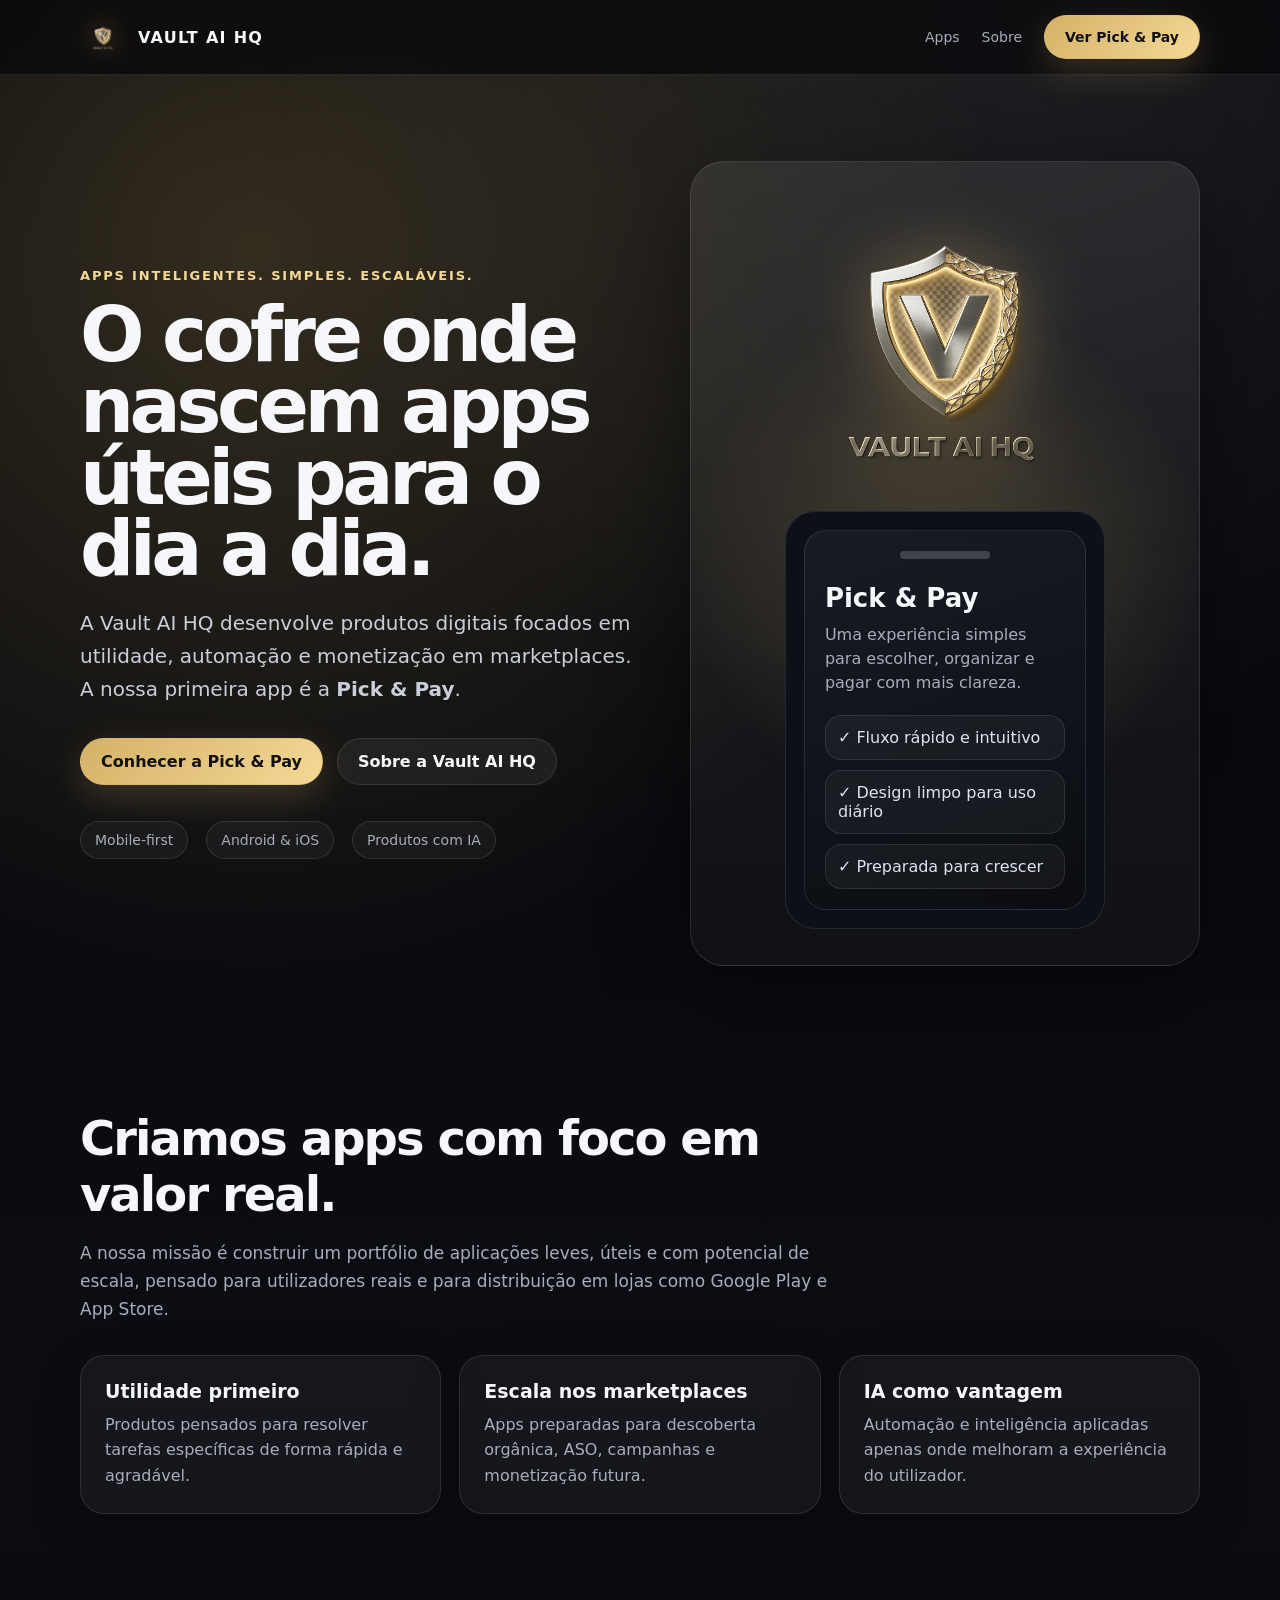
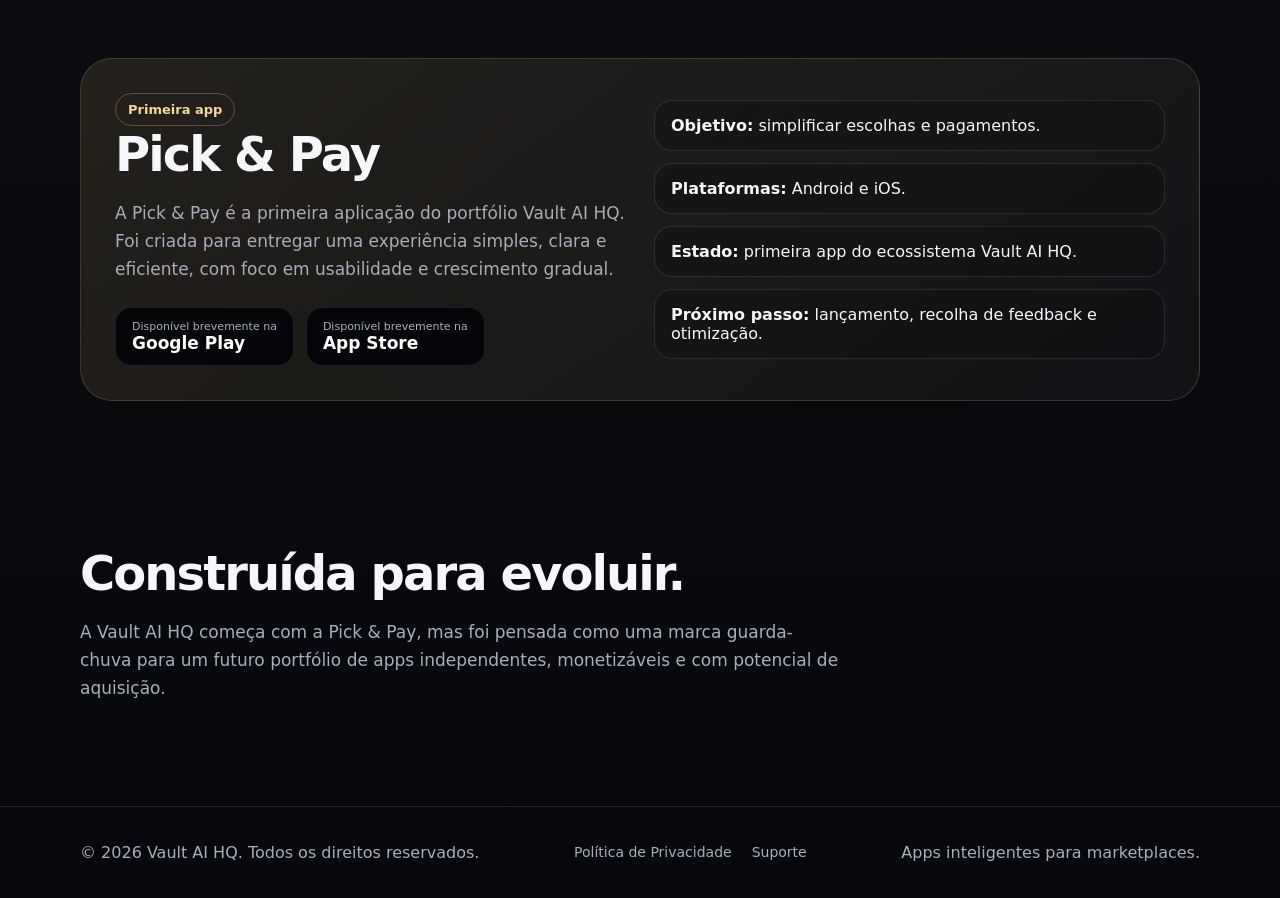
==== index.html @ 4a4bc94a "Initial commit" ====
<!doctype html>
<html lang="pt">
<head>
  <meta charset="utf-8" />
  <meta name="viewport" content="width=device-width, initial-scale=1" />
  <title>Vault AI HQ — Apps inteligentes para o dia a dia</title>
  <meta name="description" content="Vault AI HQ cria apps simples, úteis e inteligentes. Conheça a Pick & Pay, a nossa primeira app." />
  <style>
    :root {
      --bg:#07080b;
      --card:#11131a;
      --muted:#a7adbb;
      --text:#f5f7fb;
      --gold:#d5b168;
      --gold2:#f4d995;
      --line:rgba(255,255,255,.10);
      --shadow: 0 30px 90px rgba(0,0,0,.45);
    }
    * { box-sizing:border-box; }
    html { scroll-behavior:smooth; }
    body {
      margin:0;
      font-family: Inter, ui-sans-serif, system-ui, -apple-system, BlinkMacSystemFont, "Segoe UI", sans-serif;
      color:var(--text);
      background:
        radial-gradient(circle at 20% 10%, rgba(213,177,104,.22), transparent 30%),
        radial-gradient(circle at 80% 0%, rgba(255,255,255,.10), transparent 28%),
        linear-gradient(180deg, #050609 0%, #0b0d12 55%, #07080b 100%);
      min-height:100vh;
    }
    a { color:inherit; text-decoration:none; }
    .wrap { width:min(1120px, calc(100% - 40px)); margin:0 auto; }
    header {
      position:sticky; top:0; z-index:10;
      backdrop-filter: blur(14px);
      background:rgba(7,8,11,.72);
      border-bottom:1px solid var(--line);
    }
    nav { display:flex; align-items:center; justify-content:space-between; padding:14px 0; }
    .brand { display:flex; align-items:center; gap:12px; font-weight:800; letter-spacing:.08em; }
    .brand img { width:46px; height:46px; object-fit:contain; filter:drop-shadow(0 0 14px rgba(213,177,104,.45)); }
    .navlinks { display:flex; align-items:center; gap:22px; color:var(--muted); font-size:14px; }
    .btn {
      display:inline-flex; align-items:center; justify-content:center; gap:8px;
      border:1px solid rgba(213,177,104,.48);
      background:linear-gradient(135deg, var(--gold), var(--gold2));
      color:#111; font-weight:800;
      border-radius:999px; padding:13px 20px;
      box-shadow:0 12px 36px rgba(213,177,104,.22);
      transition:.2s ease;
    }
    .btn:hover { transform:translateY(-2px); box-shadow:0 18px 46px rgba(213,177,104,.30); }
    .btn.secondary {
      background:rgba(255,255,255,.06);
      color:var(--text);
      border-color:var(--line);
      box-shadow:none;
    }
    .hero { padding:86px 0 72px; display:grid; grid-template-columns:1.05fr .95fr; gap:46px; align-items:center; }
    .kicker { color:var(--gold2); font-weight:800; letter-spacing:.14em; font-size:13px; text-transform:uppercase; }
    h1 { font-size:clamp(42px, 6vw, 76px); line-height:.94; margin:16px 0 22px; letter-spacing:-.06em; }
    .lead { color:#c9ceda; font-size:20px; line-height:1.65; max-width:660px; }
    .actions { display:flex; flex-wrap:wrap; gap:14px; margin-top:32px; }
    .trust { display:flex; gap:18px; flex-wrap:wrap; margin-top:36px; color:var(--muted); font-size:14px; }
    .trust span { padding:10px 14px; border:1px solid var(--line); border-radius:999px; background:rgba(255,255,255,.04); }
    .visual {
      position:relative; padding:36px; border:1px solid var(--line); border-radius:34px;
      background:linear-gradient(180deg, rgba(255,255,255,.08), rgba(255,255,255,.03));
      box-shadow:var(--shadow); overflow:hidden;
    }
    .visual:before {
      content:""; position:absolute; inset:-80px;
      background:radial-gradient(circle, rgba(213,177,104,.22), transparent 45%);
      filter:blur(8px);
    }
    .logoHero { position:relative; display:block; width:100%; max-width:430px; margin:0 auto; filter:drop-shadow(0 0 35px rgba(213,177,104,.38)); }
    .phone {
      position:relative; margin:26px auto 0; max-width:320px;
      border:1px solid var(--line); border-radius:30px; padding:18px;
      background:#0d1017;
    }
    .screen { border-radius:22px; padding:20px; background:linear-gradient(160deg, #181b24, #0b0d12); border:1px solid var(--line); }
    .pill { width:90px; height:8px; border-radius:999px; background:rgba(255,255,255,.18); margin:0 auto 24px; }
    .appname { font-size:26px; font-weight:900; }
    .appdesc { color:var(--muted); line-height:1.5; margin:10px 0 20px; }
    .mini { display:grid; gap:10px; }
    .mini div { padding:12px; border:1px solid var(--line); border-radius:16px; background:rgba(255,255,255,.04); color:#dfe3ec; }
    section { padding:72px 0; }
    .sectionHead { max-width:760px; margin-bottom:32px; }
    h2 { font-size:clamp(30px, 4vw, 48px); margin:0 0 12px; letter-spacing:-.04em; }
    .muted { color:var(--muted); line-height:1.65; font-size:17px; }
    .grid { display:grid; grid-template-columns:repeat(3,1fr); gap:18px; }
    .card { padding:24px; border:1px solid var(--line); border-radius:24px; background:rgba(255,255,255,.045); box-shadow:0 16px 50px rgba(0,0,0,.18); }
    .card b { display:block; font-size:19px; margin-bottom:10px; }
    .card p { color:var(--muted); line-height:1.6; margin:0; }
    .appPanel {
      display:grid; grid-template-columns:1fr 1fr; gap:28px; align-items:center;
      border:1px solid rgba(213,177,104,.22); border-radius:32px; padding:34px;
      background:linear-gradient(135deg, rgba(213,177,104,.13), rgba(255,255,255,.04));
    }
    .badge { display:inline-flex; border:1px solid rgba(213,177,104,.35); color:var(--gold2); padding:8px 12px; border-radius:999px; font-size:13px; font-weight:800; }
    .storeButtons { display:flex; gap:12px; flex-wrap:wrap; margin-top:24px; }
    .store {
      min-width:154px; padding:12px 16px; border-radius:16px; border:1px solid var(--line);
      background:#050609; color:#fff;
    }
    .store small { display:block; color:var(--muted); font-size:11px; }
    .store strong { display:block; font-size:17px; }
    .list { display:grid; gap:12px; }
    .list div { padding:15px 16px; border:1px solid var(--line); border-radius:18px; background:rgba(0,0,0,.16); }
    footer { padding:36px 0; border-top:1px solid var(--line); color:var(--muted); }
    footer .foot { display:flex; justify-content:space-between; align-items:center; gap:20px; flex-wrap:wrap; }
    footer .footLinks { display:flex; gap:20px; font-size:14px; }
    footer .footLinks a:hover { color:var(--gold2); }
    @media (max-width: 860px) {
      .hero, .appPanel { grid-template-columns:1fr; }
      .grid { grid-template-columns:1fr; }
      .navlinks a:not(.btn) { display:none; }
      .hero { padding-top:56px; }
    }
  </style>
</head>
<body>
  <header>
    <div class="wrap">
      <nav>
        <a class="brand" href="#">
          <img src="[data-uri]" alt="Vault AI HQ Logo" />
          <span>VAULT AI HQ</span>
        </a>
        <div class="navlinks">
          <a href="#apps">Apps</a>
          <a href="#about">Sobre</a>
          <a href="#contact" class="btn">Ver Pick & Pay</a>
        </div>
      </nav>
    </div>
  </header>

  <main>
    <div class="wrap hero">
      <div>
        <div class="kicker">Apps inteligentes. Simples. Escaláveis.</div>
        <h1>O cofre onde nascem apps úteis para o dia a dia.</h1>
        <p class="lead">
          A Vault AI HQ desenvolve produtos digitais focados em utilidade, automação e monetização em marketplaces.
          A nossa primeira app é a <strong>Pick & Pay</strong>.
        </p>
        <div class="actions">
          <a class="btn" href="#apps">Conhecer a Pick & Pay</a>
          <a class="btn secondary" href="#about">Sobre a Vault AI HQ</a>
        </div>
        <div class="trust">
          <span>Mobile-first</span>
          <span>Android & iOS</span>
          <span>Produtos com IA</span>
        </div>
      </div>
      <div class="visual">
        <img class="logoHero" src="[data-uri]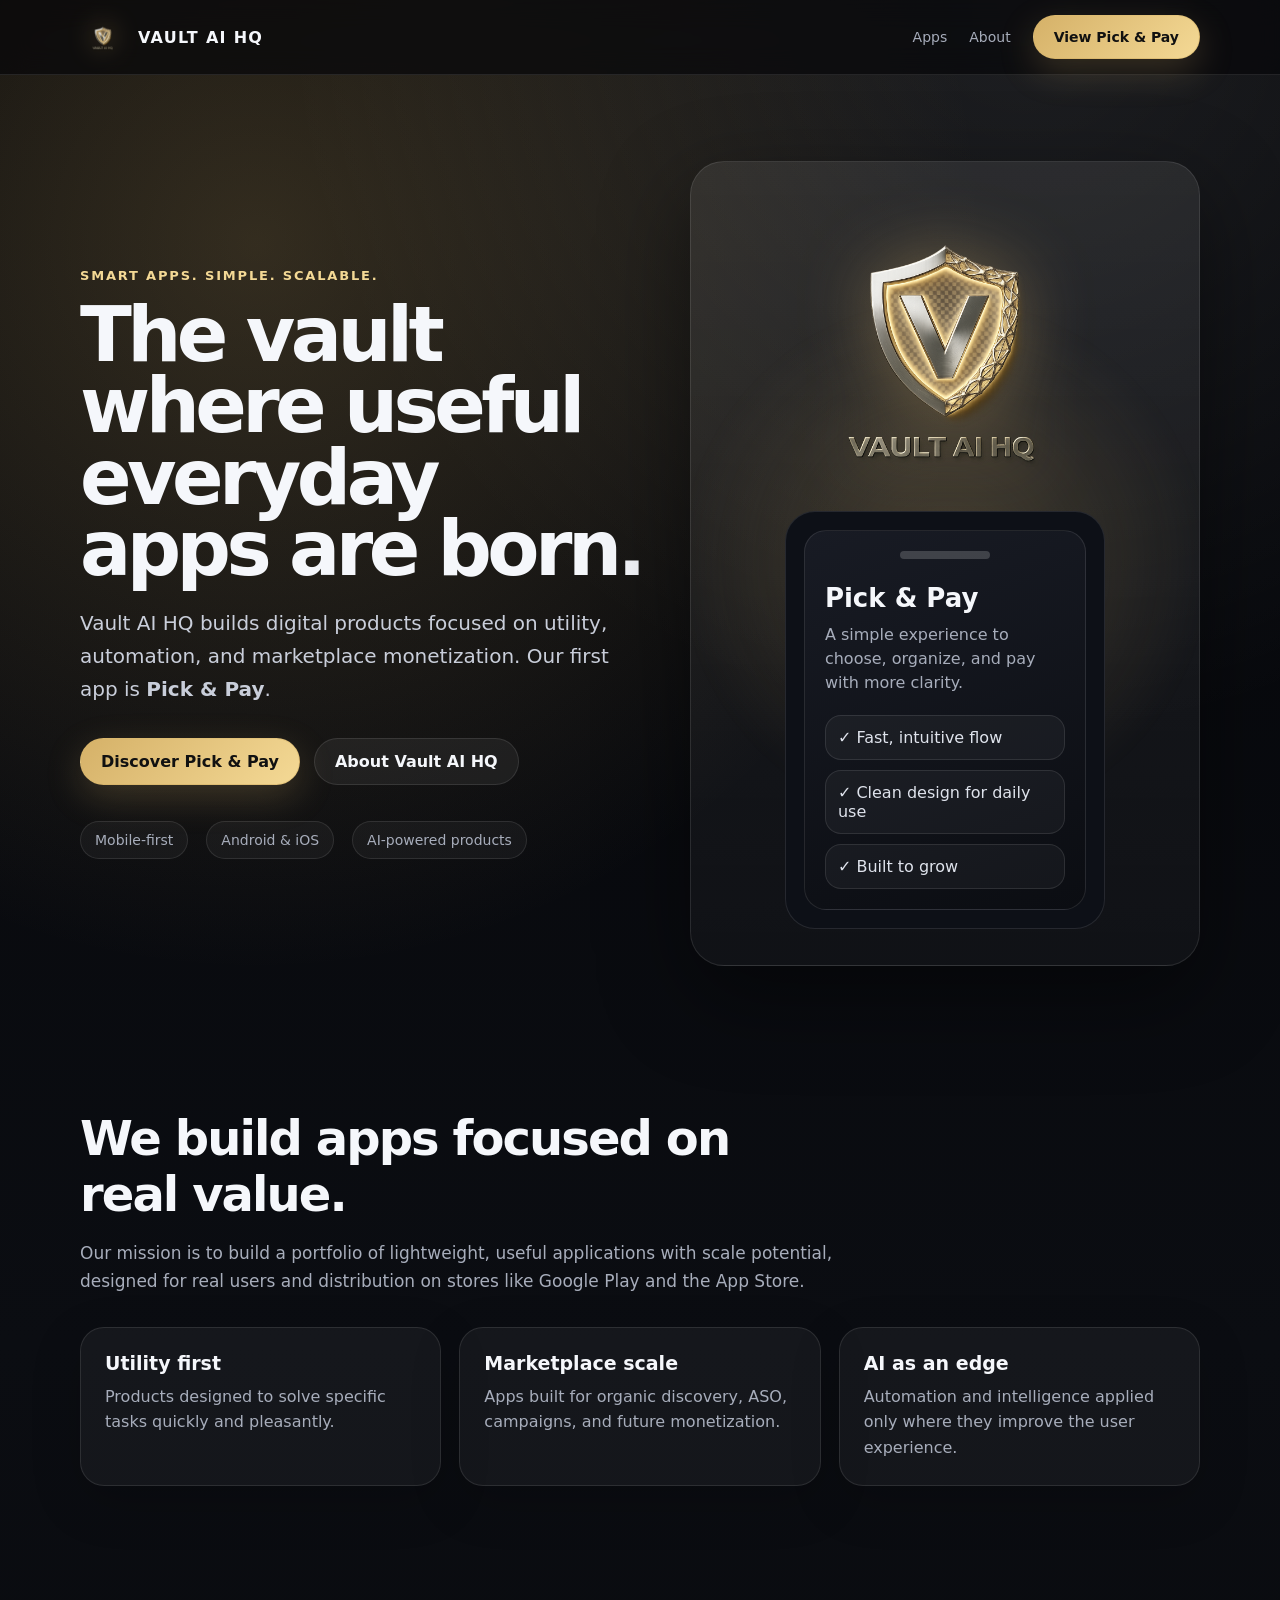
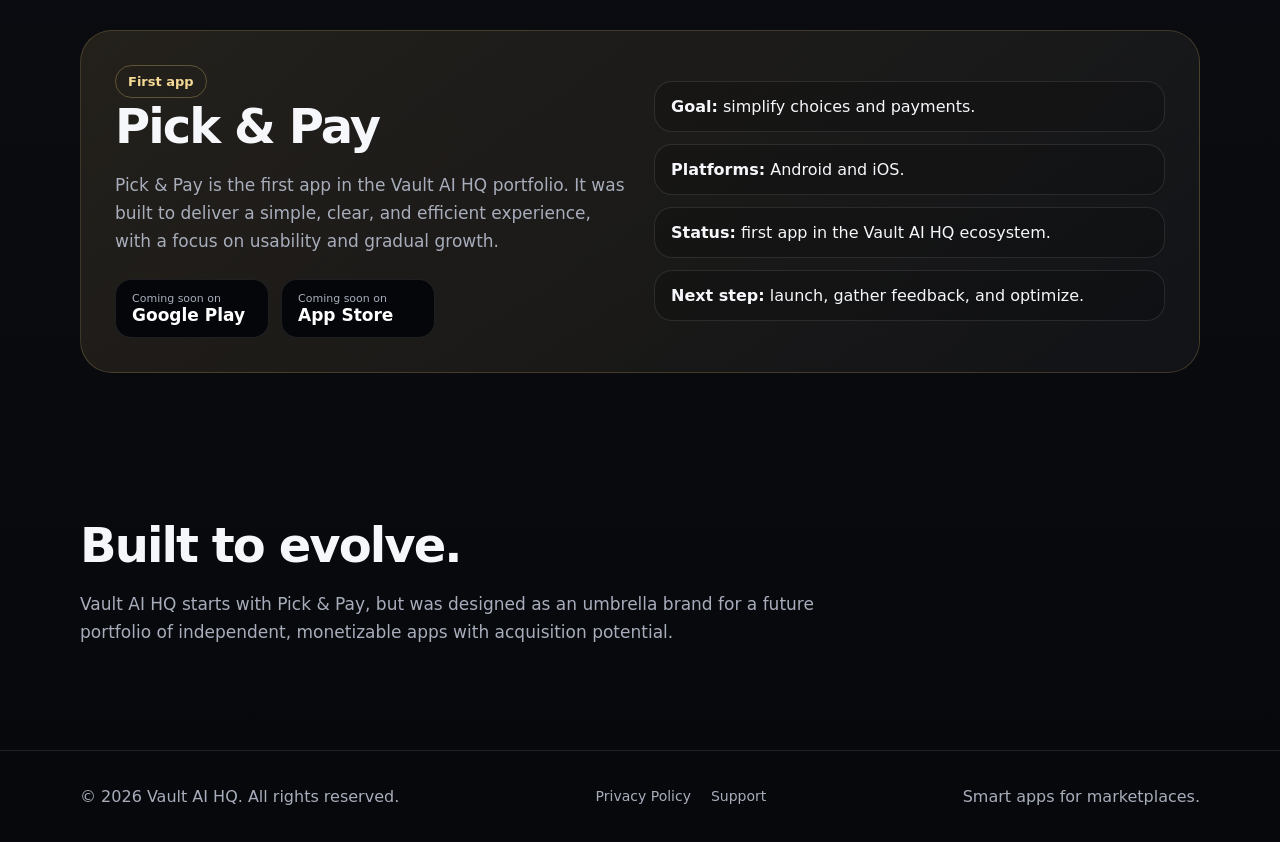
